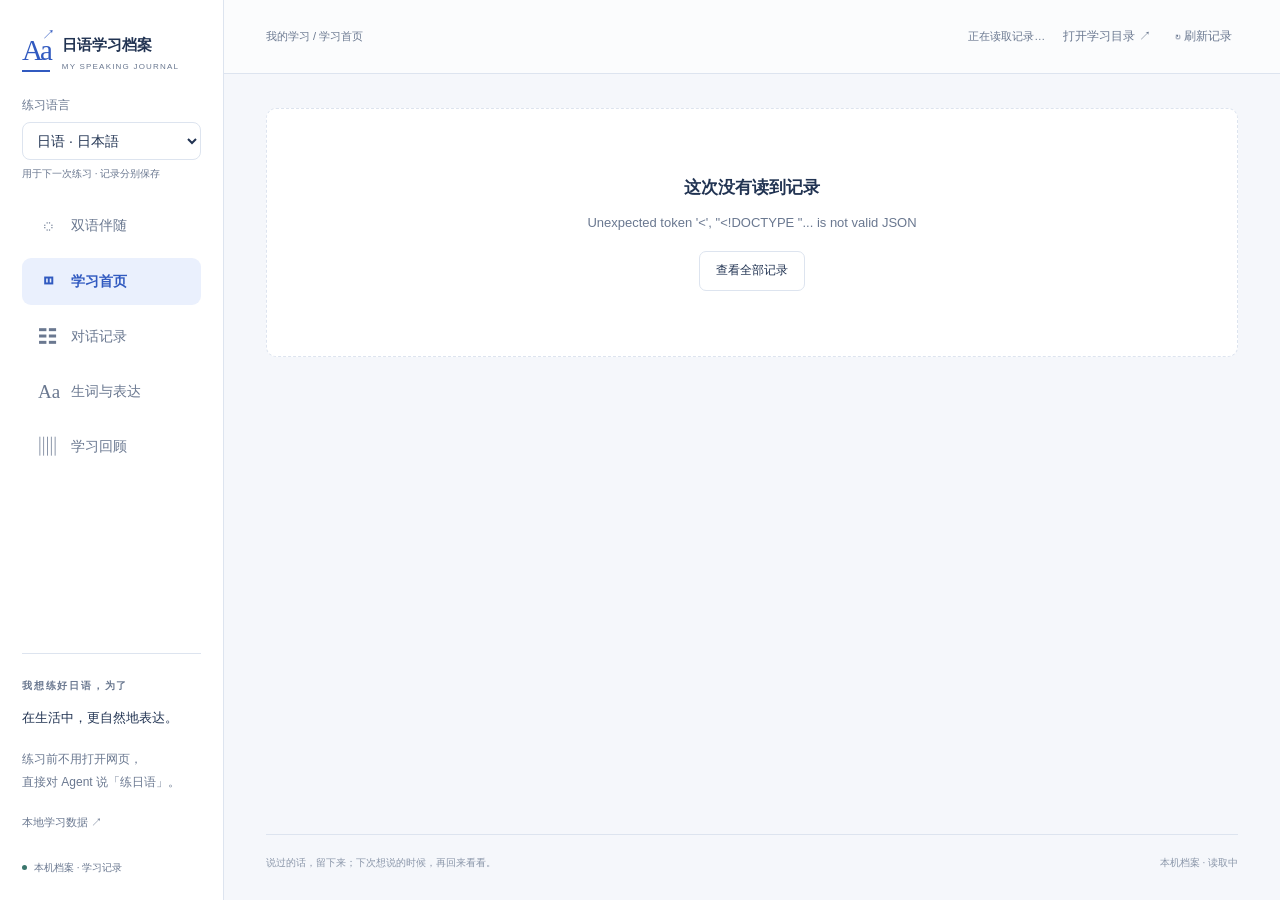
==== languages/ja/runtime/assets/library/index.html @ 30a13609 "Integrate Japanese as a language option in the English coach" ====
<!doctype html>
<html lang="zh-CN"><head><meta charset="utf-8"><meta name="viewport" content="width=device-width, initial-scale=1"><title>我的日语学习档案</title><link rel="icon" href="favicon.svg" type="image/svg+xml"><link rel="stylesheet" href="app.css"><link rel="stylesheet" href="live.css"><script src="/language.js" defer></script><script src="live.js" defer></script><script src="storage.js" defer></script><script src="app.js" defer></script></head>
<body><a class="skip" href="#content">跳到正文</a>
<aside class="sidebar"><a class="brand" href="#overview"><span class="brand-mark" aria-hidden="true">Aa<span>↗</span></span><span>日语学习档案<small>MY SPEAKING JOURNAL</small></span></a><div class="language-picker"><label for="practice-language">练习语言</label><select id="practice-language" aria-describedby="language-note"><option value="en" >英语 · English</option><option value="ja" selected>日语 · 日本語</option></select><small id="language-note">用于下一次练习 · 记录分别保存</small><p id="language-error" role="status" hidden></p></div><nav aria-label="主要导航"><a href="#live" data-nav="live"><span aria-hidden="true">◌</span>双语伴随</a><a href="#overview" data-nav="overview"><span aria-hidden="true">◫</span>学习首页</a><a href="#sessions" data-nav="sessions"><span aria-hidden="true">☷</span>对话记录</a><a href="#terms" data-nav="terms"><span aria-hidden="true">Aa</span>生词与表达</a><a href="#stats" data-nav="stats"><span aria-hidden="true">▥</span>学习回顾</a></nav><div class="side-note"><span class="eyebrow">我想练好日语，为了</span><p id="goal">在生活中，更自然地表达。</p><span class="fine">练习前不用打开网页，<br>直接对 Agent 说「练日语」。</span></div><a class="storage-link" href="#storage" data-nav="storage">本地学习数据 ↗</a><div class="local-tag"><i></i>本机档案 · 学习记录</div></aside>
<div class="workspace"><header class="topbar"><span id="breadcrumb">我的学习 / 学习首页</span><div><span class="sync" id="sync">正在读取记录…</span><button class="quiet folder-shortcut" data-open-folder type="button">打开学习目录 ↗</button><button class="quiet" id="refresh" type="button">↻ 刷新记录</button></div></header><section id="review-notice" class="review-notice" aria-label="本次与最近复盘" hidden></section><main id="content" tabindex="-1" aria-busy="true"><div class="empty">正在打开你的学习档案…</div></main><footer>说过的话，留下来；下次想说的时候，再回来看看。<span>本机档案 · <span id="revision">读取中</span></span></footer></div>
<dialog id="term-dialog" aria-labelledby="dialog-title"><div class="dialog-tools"><span class="eyebrow">我的表达卡片</span><button class="icon-button" id="close-dialog" aria-label="关闭表达详情">×</button></div><div id="dialog-content"></div></dialog><div role="status" id="toast" class="toast" hidden></div>
</body></html>
---- languages/ja/runtime/assets/library/app.css ----
:root{--ink:#213352;--muted:#6a7890;--blue:#315ac0;--pale:#eaf0fd;--paper:#fff;--bg:#f5f7fb;--line:#dde4ef;--green:#3a766c;--body:-apple-system,BlinkMacSystemFont,"PingFang SC","Microsoft YaHei",sans-serif;--display:Georgia,"Times New Roman",serif}
*{box-sizing:border-box}body{margin:0;background:var(--bg);color:var(--ink);font-family:var(--body);font-size:14px;line-height:1.65}button,input,select{font:inherit}button,a,input,select,summary{-webkit-tap-highlight-color:transparent}button{cursor:pointer}button:disabled{cursor:default;opacity:.4}a{color:var(--blue);text-decoration:none}a:hover{text-decoration:underline}button:focus-visible,a:focus-visible,input:focus-visible,select:focus-visible,summary:focus-visible{outline:3px solid #799be9;outline-offset:4px}h1,h2,h3,p{margin:0}h1{font-size:30px;letter-spacing:-1px;font-weight:650;line-height:1.4}h2{font-size:19px;line-height:1.45;font-weight:650}h3{font-size:16px;font-weight:600}p+p{margin-top:10px}.muted,.fine{color:var(--muted)}.fine{font-size:12px}.eyebrow{display:block;font-size:10px;letter-spacing:1.8px;font-weight:600;color:var(--muted);text-transform:uppercase}.skip{position:fixed;top:-100px;left:20px;z-index:30;background:white;padding:10px}.skip:focus{top:10px}.sidebar{width:224px;position:fixed;inset:0 auto 0 0;background:var(--paper);border-right:1px solid var(--line);padding:34px 22px 24px;display:flex;flex-direction:column}.brand{color:var(--ink);display:flex;align-items:center;gap:12px;font-size:15px;font-weight:650;line-height:1.4}.brand:hover{text-decoration:none}.brand small{font-size:8px;letter-spacing:1.2px;display:block;margin-top:6px;color:var(--muted);font-weight:500}.brand-mark{font:29px var(--display);letter-spacing:-3px;color:var(--blue);position:relative;border-bottom:2px solid var(--blue);padding-bottom:3px}.brand-mark span{font:13px var(--body);position:absolute;right:-5px;top:-8px;letter-spacing:0}nav{display:grid;gap:8px;margin-top:51px}nav a{display:flex;align-items:center;gap:14px;color:var(--muted);padding:12px 16px;border-radius:9px;font-size:14px}nav a:hover{background:var(--bg);text-decoration:none}nav a.active{color:var(--blue);background:var(--pale);font-weight:600}nav a>span{width:19px;text-align:center;font-size:19px;line-height:1;font-family:var(--display)}.side-note{border-top:1px solid var(--line);padding-top:24px;margin-top:auto}.side-note p{font-size:13px;margin:12px 0 16px;line-height:1.9}.local-tag{font-size:10px;color:var(--muted);margin-top:28px;display:flex;gap:7px;align-items:center}.local-tag i{width:5px;height:5px;background:var(--green);border-radius:50%}.workspace{margin-left:224px}.topbar{height:74px;border-bottom:1px solid var(--line);display:flex;align-items:center;justify-content:space-between;padding:0 42px;background:#ffffffa8;color:var(--muted);font-size:11px}.topbar>div{display:flex;align-items:center;gap:18px}.quiet{border:0;background:none;color:var(--muted);font-size:12px;padding:6px}.quiet:hover{color:var(--blue)}main{max-width:1270px;margin:auto;padding:34px 42px 44px;min-height:calc(100vh - 140px)}.page-heading{display:flex;align-items:flex-end;justify-content:space-between;gap:20px;margin-bottom:26px}.page-heading p{margin-top:8px;font-size:13px;color:var(--muted)}.page-heading .eyebrow{margin-bottom:6px}.button{display:inline-flex;align-items:center;justify-content:center;gap:10px;padding:9px 16px;min-height:39px;border:1px solid var(--line);border-radius:7px;background:white;color:var(--ink);font-size:12px;white-space:nowrap}.button:hover{text-decoration:none;background:var(--bg);border-color:#a6b9e2}.button.primary{background:var(--blue);color:white;border-color:var(--blue)}.button.primary:hover{background:#254aaa}.button.small{min-height:30px;padding:4px 10px;font-size:11px}.text-link{font-size:12px;display:inline-flex;align-items:center;gap:8px}.numbers{display:flex;gap:40px;margin:4px 0 30px}.metric{display:flex;align-items:baseline;gap:9px}.metric strong{font-family:var(--display);font-weight:400;font-size:29px;font-variant-numeric:tabular-nums;line-height:1.2}.metric>span{font-size:11px;color:var(--muted)}.help{display:inline-block;position:relative;margin-left:4px;vertical-align:middle;line-height:1}.help>button{width:15px;height:15px;border:1px solid #afbdd2;background:transparent;color:var(--muted);font:10px var(--body);border-radius:50%;padding:0}.help-body{display:none;position:absolute;z-index:15;left:0;top:23px;width:240px;max-width:75vw;padding:13px 15px;background:var(--ink);border-radius:7px;color:white;font:12px/1.7 var(--body);box-shadow:0 6px 25px #15264825;white-space:normal;letter-spacing:0}.help:hover .help-body,.help:focus-within .help-body,.help.open .help-body{display:block}.hero{display:grid;grid-template-columns:minmax(0,1.42fr) minmax(270px,.85fr);border:1px solid #ccdaf6;background:#eef3ff;border-radius:13px;overflow:hidden;margin-bottom:32px}.hero-quote{padding:28px 32px 32px;position:relative;background:linear-gradient(115deg,#edf3ff,#e5edff)}.hero-quote .eyebrow{color:var(--blue);font-size:10px}.hero-quote blockquote{font:clamp(26px,2.8vw,37px)/1.28 var(--display);letter-spacing:-.7px;color:#274781;margin:24px 0 14px;max-width:580px}.hero-quote p{font-size:12px;color:#687d9e}.hero-summary{padding:28px;background:#ffffff70;display:flex;flex-direction:column;align-items:flex-start}.hero-summary .tag{margin-bottom:12px}.hero-summary h2{font-size:17px;margin-bottom:12px}.hero-summary>p{font-size:12px;line-height:1.9;margin-bottom:20px;color:#536480}.hero-summary .button{margin-top:auto}.tag{display:inline-flex;align-items:center;font-size:10px;border-radius:4px;padding:3px 7px;color:var(--blue);background:var(--pale);line-height:1.6}.tag.neutral{color:var(--muted);background:#f0f3f7}.tag.green{background:#eaf3f0;color:var(--green)}.home-grid{display:grid;grid-template-columns:minmax(0,1.35fr) minmax(290px,1fr);gap:28px}.section-head{display:flex;align-items:center;justify-content:space-between;gap:12px;margin-bottom:17px}.section-head p{font-size:11px;color:var(--muted);margin-top:4px}.panel{background:var(--paper);border:1px solid var(--line);border-radius:11px;padding:24px}.session-link{display:grid;grid-template-columns:46px minmax(0,1fr) 15px;gap:16px;align-items:center;padding:17px 0;border-bottom:1px solid var(--line);color:var(--ink)}.session-link:first-child{padding-top:0}.session-link:last-child{border:0;padding-bottom:0}.session-link:hover{text-decoration:none}.session-link:hover h3{color:var(--blue)}.date-stamp{font-size:11px;color:var(--muted);line-height:1.6}.date-stamp strong{font:21px var(--display);color:#405778;display:block;font-variant-numeric:tabular-nums}.session-link h3{font-size:13px;line-height:1.6}.session-link p{font-size:10px;color:var(--muted);margin-top:5px}.arrow{color:#8093b0}.books{display:grid;grid-template-columns:repeat(3,minmax(0,1fr));gap:12px}.book{display:flex;flex-direction:column;min-height:172px;padding:20px 14px 16px 20px;border:1px solid #cddbf7;border-left:6px solid #b5c9f0;border-radius:3px 9px 9px 3px;background:#edf2ff;color:var(--ink);box-shadow:3px 4px 0 #e5eaf3;transition:transform .18s}.book:nth-child(2){background:#f0f4ef;border-color:#d4dfd1;border-left-color:#b8cdb9}.book:nth-child(3){background:#f2f0f8;border-color:#ded7ea;border-left-color:#c5badb}.book:hover{transform:translateY(-4px);text-decoration:none}.book .book-en{font:italic 17px/1.4 var(--display);color:#8090ab;margin-bottom:auto;overflow-wrap:anywhere}.book h3{font-size:13px;margin:16px 0 5px}.book p{font-size:10px;color:var(--muted)}.section-note{margin-top:13px;font-size:10px;color:var(--muted)}.quick-review{margin-top:26px;padding-top:24px;border-top:1px solid var(--line)}.review-small{display:block;color:var(--ink);padding:12px 0;border-bottom:1px solid var(--line);font-size:12px}.review-small:last-child{border:0}.review-small span{display:block;color:var(--muted);font-size:10px;margin-top:4px}.practice-note{display:flex;gap:12px;background:#eef3fb;border-radius:8px;padding:18px 20px;margin-top:28px}.practice-note strong{font-size:12px;font-weight:600;white-space:nowrap}.practice-note p{font-size:12px;color:var(--muted)}.filters{display:flex;gap:10px;align-items:end;flex-wrap:wrap;background:white;border:1px solid var(--line);padding:18px;border-radius:10px;margin-bottom:20px}.filters label{font-size:10px;color:var(--muted);display:flex;flex-direction:column;gap:5px}.filters .search-field{flex:1;min-width:190px}.filters input,.filters select{background:white;border:1px solid var(--line);border-radius:6px;color:var(--ink);padding:9px 10px;min-height:38px;max-width:100%;font-size:12px}.filters input[type=date]{width:143px}.filters select{max-width:150px}.filter-meta{display:flex;align-items:center;justify-content:space-between;margin:17px 0;color:var(--muted);font-size:11px;gap:12px}.chips{display:flex;flex-wrap:wrap;gap:8px;margin-bottom:20px}.chip{border:1px solid var(--line);background:white;border-radius:20px;padding:6px 13px;color:var(--muted);font-size:11px;cursor:pointer}.chip.active{background:var(--blue);color:white;border-color:var(--blue)}.chip:hover{text-decoration:none;border-color:#97addc}.records{display:grid;gap:14px}.record-card{display:grid;grid-template-columns:63px minmax(0,1fr) 100px;gap:22px;align-items:start;background:white;border:1px solid var(--line);border-radius:10px;padding:23px}.record-card .date-stamp{padding-top:2px}.record-card h2{font-size:17px;margin-bottom:9px}.record-card p{font-size:12px;color:var(--muted);margin-top:12px;line-height:1.85}.record-card .meta{display:flex;align-items:center;gap:8px;flex-wrap:wrap;font-size:10px;color:var(--muted)}.record-card .action{align-self:center;text-align:right}.pager{display:flex;align-items:center;justify-content:center;gap:20px;margin-top:26px;font-size:11px;color:var(--muted)}.terms-grid{display:grid;grid-template-columns:repeat(2,minmax(0,1fr));gap:16px}.term-card{display:flex;flex-direction:column;background:white;border:1px solid var(--line);border-radius:10px;padding:23px;min-height:219px}.term-card .meta{display:flex;justify-content:space-between;gap:10px;align-items:center;font-size:10px;color:var(--muted);margin-bottom:17px}.term-card h2{font:23px/1.45 var(--display);overflow-wrap:anywhere;font-weight:400}.term-card .chinese{font-size:12px;line-height:1.8;margin-top:9px;color:var(--muted)}.term-card .card-bottom{display:flex;justify-content:space-between;align-items:center;margin-top:auto;padding-top:21px;gap:10px;font-size:10px;color:var(--muted)}.term-card .recall-prompt{font-size:16px;color:var(--ink);margin:0 0 20px;line-height:1.9}.term-card details summary{font-size:12px;color:var(--blue);cursor:pointer}.term-card details h2{margin-top:15px}.term-card .icon-button{padding:0;color:var(--blue)}.back{display:inline-block;margin-bottom:22px;font-size:12px}.lesson-heading{border-bottom:1px solid var(--line);padding-bottom:24px;margin-bottom:24px}.lesson-heading .meta{display:flex;gap:10px;align-items:center;margin:12px 0 0;color:var(--muted);font-size:11px}.lesson-layout{display:grid;grid-template-columns:minmax(0,1fr) 260px;gap:25px}.lesson-summary{padding:23px 26px;background:var(--pale);border-left:3px solid #809dd9;border-radius:0 9px 9px 0;margin-bottom:28px}.lesson-summary h2{font-size:15px;margin-bottom:10px}.lesson-summary p{font-size:13px;line-height:1.95}.excerpt{padding:24px 0;border-bottom:1px solid var(--line)}.excerpt:first-of-type{padding-top:0}.excerpt .small-label{color:var(--muted);font-size:10px;display:block;margin-bottom:7px}.excerpt .original{font:18px/1.6 var(--display);color:#718099;margin-bottom:17px;overflow-wrap:anywhere}.excerpt .model{font:24px/1.5 var(--display);color:#274781;margin-bottom:8px;overflow-wrap:anywhere}.excerpt .chinese{font-size:12px;color:var(--muted)}.evidence-note{font-size:11px!important;color:var(--muted);line-height:1.85;margin-top:15px!important;padding-left:12px;border-left:2px solid var(--line)}.lesson-aside .panel{margin-bottom:16px;padding:21px}.lesson-aside h2{font-size:14px;margin-bottom:14px}.lesson-aside p{font-size:12px;line-height:1.9}.source-box{margin-top:24px;font-size:11px;color:var(--muted)}.source-box summary{cursor:pointer;color:var(--blue)}.source-box p{overflow-wrap:anywhere;margin-top:8px}.source-box a{display:inline-block;margin-top:12px}.empty{text-align:center;padding:65px 22px;background:white;border:1px dashed var(--line);border-radius:10px;color:var(--muted);font-size:13px}.empty strong{display:block;color:var(--ink);font-size:17px;margin-bottom:10px}.empty .button{margin-top:18px}.stats-grid{display:grid;grid-template-columns:1.25fr 1fr;gap:24px;margin-bottom:25px}.activity-bars{height:180px;display:flex;gap:14px;align-items:stretch;padding-top:10px}.day-column{flex:1;display:flex;flex-direction:column;justify-content:end;align-items:center;color:var(--muted);font-size:10px;min-width:24px}.day-column .bar{width:100%;max-width:55px;border-radius:5px 5px 0 0;background:#bdcdef;min-height:3px;margin:7px 0 9px}.day-column:hover{text-decoration:none}.day-column:hover .bar{background:var(--blue)}.day-column strong{font-size:12px;color:var(--blue);font-weight:500}.legend-list{margin-top:21px}.legend-row{display:grid;grid-template-columns:100px 1fr 24px;align-items:center;gap:14px;font-size:11px;margin:17px 0}.track{height:6px;border-radius:5px;background:#edf1f8;overflow:hidden}.track i{display:block;height:100%;background:#7f9cda;border-radius:5px}.legend-row strong{text-align:right;font-size:12px;font-weight:500}.observation{display:grid;grid-template-columns:68px 1fr auto;align-items:baseline;gap:20px;border-top:1px solid var(--line);padding:18px 0;font-size:12px}.observation:first-of-type{border:0}.observation>span{font-size:11px;color:var(--muted);font-variant-numeric:tabular-nums}.observation p{line-height:1.85}.observation a{white-space:nowrap;font-size:11px}.stats-callout{margin-bottom:25px;padding:22px 25px;background:var(--pale);border-radius:10px;font-size:13px;line-height:1.85}.stats-callout strong{font-weight:600}.stats-callout .fine{margin-top:6px}dialog{max-width:660px;width:calc(100% - 32px);max-height:85vh;border:1px solid var(--line);border-radius:15px;padding:28px;color:var(--ink);box-shadow:0 24px 120px #14244833}dialog::backdrop{background:#13244270;backdrop-filter:blur(3px)}.dialog-tools{display:flex;align-items:center;justify-content:space-between;margin-bottom:18px}.icon-button{border:0;background:transparent;color:var(--muted);font-size:24px;padding:0 5px}.dialog-title{font:30px/1.45 var(--display);margin:17px 0 13px;overflow-wrap:anywhere}.dialog-section{border-top:1px solid var(--line);margin-top:23px;padding-top:20px}.dialog-section h3{font-size:12px;margin-bottom:10px}.dialog-section p{font-size:12px}.source-links{display:grid;gap:10px;margin-top:12px;font-size:12px}.toast{position:fixed;bottom:25px;left:50%;transform:translateX(-50%);z-index:50;background:var(--ink);color:white;max-width:90vw;border-radius:8px;padding:12px 20px;font-size:12px}footer{margin:0 42px;padding:20px 0;border-top:1px solid var(--line);display:flex;justify-content:space-between;gap:15px;color:#8a96a9;font-size:10px}main:focus{outline:0}.boundary{font-size:11px;color:var(--muted);padding-top:17px;line-height:1.85}.recent-title{max-width:100%}.error{color:#8f4242}
.study-toolbar{display:flex;align-items:center;justify-content:space-between;gap:18px;margin:24px 0 20px}.study-toolbar>p{font-size:11px;color:var(--muted)}.study-modes{display:flex;background:#e9eef7;border:1px solid var(--line);border-radius:9px;padding:4px;gap:4px}.study-modes button{min-height:54px;min-width:102px;padding:8px 16px;border:1px solid transparent;border-radius:6px;background:transparent;color:var(--muted);font-size:12px;text-align:left}.study-modes button span{display:block;font-size:10px;font-weight:400;margin-top:1px;opacity:.8}.study-modes button[aria-pressed=true]{background:white;border-color:#d5dff0;color:var(--blue);font-weight:600;box-shadow:0 2px 4px #223a6310}.study-modes button:hover{color:var(--blue)}.study-modes button:active{background:#dae4f6}.term-card.flashcard{min-height:290px;border-top:3px solid #b7c9ef;transition:border-color .15s}.flashcard-front{flex:1;padding:4px 0 22px}.flashcard-label{display:block;font-size:10px;letter-spacing:.7px;color:var(--muted);margin-bottom:12px}.term-card .chinese-question{font-family:var(--body);font-size:18px;font-weight:500;line-height:1.85;letter-spacing:.1px}.term-card .japanese-question{font-family:var(--display);font-size:24px;line-height:1.5}.flashcard-answer{background:#eef3fe;border-radius:8px;margin:0 0 17px;padding:18px 20px}.flashcard-answer[hidden]{display:none}.flashcard-answer .flashcard-label{color:#7589ad;margin-bottom:8px}.flashcard-answer .japanese-answer{font:25px/1.5 var(--display);color:#274781;overflow-wrap:anywhere}.flashcard-answer .chinese-answer{font-size:15px;line-height:1.8}.reveal-button{display:flex;justify-content:space-between;align-items:center;gap:12px;min-height:44px;width:100%;padding:10px 13px;border:1px solid #d4dff4;border-radius:7px;background:#f4f7ff;color:var(--blue);font-size:12px;text-align:left;transition:background .15s}.reveal-button:hover{background:#e9f0ff}.reveal-button:active{background:#dbe6ff}.reveal-button[aria-expanded=true]{background:transparent;border-color:var(--line);color:var(--muted)}.reveal-button[aria-expanded=true]>span:last-child{transform:rotate(180deg)}.term-card.flashcard.is-revealed{border-top-color:var(--blue)}.term-card.flashcard .card-bottom{margin-top:0;padding-top:18px}.flashcard .button.small,#hide-answers{min-height:36px}.flashcard .card-bottom>a{padding:6px 0}.flashcard .button.small:active,#hide-answers:active{background:var(--pale)}
@media(max-width:1100px){.study-toolbar{align-items:start;flex-direction:column;gap:10px}.study-toolbar>p{margin-left:3px}}
@media(max-width:600px){.study-modes{width:100%}.study-modes button{min-width:0;flex:1;padding:8px 11px}.term-card.flashcard{min-height:285px}.term-card .chinese-question{font-size:17px}.flashcard-answer .japanese-answer{font-size:23px}.flashcard-answer{padding:17px}.study-toolbar{margin:20px 0 18px}.filter-meta #hide-answers{font-size:10px;padding:6px 9px}}
.term-filters{border:1px solid var(--line);border-radius:9px;background:white;margin-bottom:20px}.term-filters>summary{cursor:pointer;font-size:12px;padding:12px 16px;color:var(--ink);min-height:44px}.term-filters>summary span{color:var(--muted);font-size:10px;margin-left:14px}.term-filters>summary:active{background:var(--pale)}.term-filters .filters{border:0;border-top:1px solid var(--line);border-radius:0;margin:0;background:transparent}
@media(min-width:1500px){main{padding-top:42px}.hero-quote{padding:34px 38px 36px}.hero-quote blockquote{font-size:39px}}
@media(max-width:1150px){.sidebar{width:192px;padding:30px 17px}.brand{font-size:13px;gap:10px}.workspace{margin-left:192px}.topbar{padding:0 28px}main{padding:30px 28px}.home-grid{gap:22px;grid-template-columns:1fr 1fr}.hero{grid-template-columns:1.15fr 1fr}.hero-quote{padding:25px}.hero-summary{padding:23px}.books{gap:9px}.book{padding:15px 9px 14px 12px}.book .book-en{font-size:14px}.book h3{font-size:12px}.panel{padding:20px}.numbers{gap:25px}.lesson-layout{grid-template-columns:1fr 225px}.sync{display:none}.stats-grid{gap:18px}.record-card{gap:17px;grid-template-columns:55px 1fr 85px}}
@media(max-width:900px){.sidebar{width:174px;padding:28px 14px}.brand-mark{display:none}.brand{padding-left:14px}.workspace{margin-left:174px}nav a{padding:11px 12px;font-size:13px;gap:12px}.hero{grid-template-columns:1fr}.hero-summary{display:block}.hero-summary h2{margin-bottom:8px}.hero-summary>p{margin-bottom:15px}.hero-quote blockquote{font-size:31px;max-width:500px;margin-top:19px}.home-grid{grid-template-columns:1fr}.home-grid>section:last-child{margin-top:6px}.book{min-height:157px;padding:18px}.book .book-en{font-size:21px}.book h3{font-size:14px}.numbers{gap:23px}.metric{gap:6px}.metric strong{font-size:26px}.metric>span{font-size:10px}.page-heading h1{font-size:27px}.lesson-layout{grid-template-columns:1fr}.lesson-aside{display:grid;grid-template-columns:1fr 1fr;gap:15px}.terms-grid{grid-template-columns:1fr}.stats-grid{grid-template-columns:1fr}.record-card{grid-template-columns:45px 1fr}.record-card .action{grid-column:2;text-align:left}.observation{grid-template-columns:65px 1fr;gap:8px 14px}.observation a{grid-column:2}.practice-note{display:block}.practice-note p{margin-top:7px}footer{margin:0 28px;display:block}footer>span{display:block;margin-top:6px}}
@media(max-width:600px){.sidebar{position:sticky;top:0;width:100%;height:auto;z-index:10;padding:12px 18px 8px;display:block;border-right:0;border-bottom:1px solid var(--line);background:#ffffffed;backdrop-filter:blur(12px)}.brand{font-size:14px;padding:0;gap:8px}.brand small{display:none}.brand-mark{display:inline;font-size:20px;padding-bottom:0}.brand-mark span{display:none}.side-note,.local-tag{display:none}nav{display:flex;gap:4px;justify-content:space-between;margin-top:12px}nav a{padding:7px 11px;font-size:12px;gap:0;white-space:nowrap}nav a>span{display:none}.workspace{margin:0}.topbar{height:49px;padding:0 20px;font-size:10px}.topbar .quiet{font-size:11px}.topbar>div{gap:0}main{padding:25px 20px 32px;min-height:60vh}.page-heading{margin-bottom:22px;align-items:start}.page-heading h1{font-size:26px}.page-heading p{font-size:12px;line-height:1.8}.page-heading>.button{font-size:11px;padding:7px 10px}.numbers{justify-content:space-between;gap:10px;flex-wrap:wrap;margin-bottom:24px}.metric{display:block}.metric strong{font-size:27px;display:block;margin-bottom:7px}.metric>span{font-size:10px}.metric .help{margin-left:3px}.metric .help-body{left:auto;right:0}.hero-quote{padding:23px}.hero-quote blockquote{font-size:30px;line-height:1.35;letter-spacing:-.5px;margin-top:22px}.hero-summary{padding:23px}.hero-summary h2{font-size:16px}.hero{margin-bottom:27px}.home-grid{gap:27px}.panel{padding:20px}.section-head h2{font-size:18px}.session-link{gap:12px}.session-link h3{font-size:12px}.session-link .date-stamp strong{font-size:19px}.books{gap:10px}.book{min-height:154px;padding:17px 10px}.book .book-en{font-size:17px}.book h3{font-size:12px}.book p{font-size:9px}.section-note{font-size:10px}.quick-review{margin-top:23px}.filters{padding:14px;gap:10px}.filters .search-field{flex-basis:100%}.filters label{flex:1;min-width:0}.filters input[type=date]{width:100%;min-width:0}.filters select{width:100%;max-width:100%}.filters input{width:100%}.filters .filter-actions{display:flex;gap:8px;flex-basis:100%}.filters .filter-actions .button{flex:1}.chips{gap:7px}.chip{font-size:10px;padding:6px 11px}.record-card{padding:18px;gap:14px;grid-template-columns:40px 1fr}.record-card h2{font-size:15px}.record-card p{font-size:11px;line-height:1.9}.record-card .meta{font-size:9px}.term-card{padding:21px}.term-card h2{font-size:23px}.filter-meta{font-size:10px}.filter-meta .button{font-size:10px}.lesson-heading h1{font-size:24px}.lesson-heading .meta{flex-wrap:wrap}.lesson-summary{padding:20px}.lesson-summary p{font-size:12px}.excerpt .model{font-size:23px}.lesson-aside{grid-template-columns:1fr;gap:0}.observation{grid-template-columns:1fr;gap:7px}.observation a{grid-column:1}.activity-bars{gap:9px}.stats-callout{padding:20px;font-size:12px}.stats-callout .fine{font-size:10px}.legend-row{grid-template-columns:95px 1fr 20px;gap:10px}dialog{padding:23px}.dialog-title{font-size:26px}.help-body{max-width:230px}footer{margin:0 20px;font-size:9px}.section-head .help-body{left:auto;right:0}}
@media(max-width:600px){.help .help-body{position:fixed;left:20px!important;right:20px!important;top:auto;bottom:20px;width:auto;max-width:none}}
@media(prefers-reduced-motion:reduce){*,*:before,*:after{scroll-behavior:auto!important;transition:none!important;animation:none!important}}
/* A single physical card: the answer is its back face, never a modal. */
.flip-item{min-height:0!important}.flip-control{display:block;position:relative;perspective:1100px;width:100%;padding:0;border:0;border-radius:10px;background:transparent;color:var(--ink);text-align:center;cursor:pointer}.flip-inner{display:grid;min-height:252px}.flip-face{grid-area:1/1;display:flex;flex-direction:column;align-items:center;justify-content:space-between;min-width:0;border-radius:10px;border:1px solid #d4dff1;padding:22px;background:linear-gradient(135deg,#f5f8ff,#eaf0fe);backface-visibility:hidden;-webkit-backface-visibility:hidden}.flip-back{transform:none;background:#e2ebff;border-color:#b7c9ed}.flip-face .flashcard-label{font-size:10px;font-weight:400;margin:0}.flip-word{display:block;margin:auto 0;padding:25px 0;overflow-wrap:anywhere;line-height:1.6}.flip-word.en{font:32px/1.4 var(--display);color:#294b87}.flip-word.zh{font:500 22px/1.75 var(--body);color:#314b74}.flip-word.long.en{font-size:24px}.flip-word.long.zh{font-size:18px}.flip-hint{display:block;font-size:11px;color:#6884b3;line-height:1.7}.flip-control:hover .flip-face{border-color:#8ca8dc}.flip-control:active .flip-inner{opacity:.88}.card-notes{margin-top:13px;border-top:1px solid var(--line);font-size:11px}.card-notes summary{cursor:pointer;padding:11px 0 0;color:var(--muted);min-height:33px}.card-notes>div{padding:15px 0 0}.card-notes p{font-size:12px;line-height:1.85;overflow-wrap:anywhere}.card-notes .flashcard-label{margin-top:15px;margin-bottom:5px}.card-notes .flashcard-label:first-child{margin-top:0}.storage-link{font-size:11px;color:var(--muted);display:block;margin-top:20px}.storage-link.active{color:var(--blue);font-weight:600}
.growth-section{margin:28px 0 38px;padding-bottom:30px;border-bottom:1px solid var(--line)}.growth-section>.section-head .eyebrow{margin-bottom:9px;font-size:9px}.growth-section>.section-head h2{font-size:24px;margin-bottom:7px}.growth-counts{display:grid;grid-template-columns:repeat(4,1fr);border:1px solid #d0dcef;border-radius:10px;overflow:hidden;background:#edf3ff;margin-top:23px}.growth-counts>div{padding:17px 21px;border-right:1px solid #d0dcef}.growth-counts>div:last-child{border-right:0}.growth-counts strong{font:27px var(--display);display:block;margin-bottom:5px;color:#3e5d92}.growth-counts span{color:#617795;font-size:11px}.growth-scope{font-size:10px;color:var(--muted);margin:12px 0 23px}.concept-story{border:1px solid var(--line);background:white;border-radius:12px;padding:28px;margin-top:19px}.concept-heading{display:flex;align-items:center;justify-content:space-between;gap:15px}.concept-heading h3{font:33px/1.4 var(--display);margin:5px 0;color:#31548d}.concept-heading p{font-size:12px;color:var(--muted)}.concept-heading .eyebrow{font-size:9px}.ability-grid{display:grid;grid-template-columns:repeat(3,1fr);gap:12px;margin:24px 0}.ability{background:#f4f6fb;border-radius:8px;padding:16px}.ability>span{font-size:10px;color:var(--muted);display:block}.ability strong{font-size:13px;display:block;margin:5px 0;color:#536986;font-weight:550}.ability small{font-size:9px;color:#8a99ae}.ability.achieved{background:#e9f3ed}.ability.achieved strong{color:var(--green)}.learning-timeline{list-style:none;margin:0;padding:0}.learning-timeline>li{position:relative;display:grid;grid-template-columns:84px 1fr;gap:20px;padding:20px 0 21px 23px;border-left:1px solid #d2ddf0;margin-left:5px}.learning-timeline>li:before{content:'';position:absolute;left:-5px;top:23px;width:9px;height:9px;border:2px solid white;border-radius:50%;background:#8aa7db;box-shadow:0 0 0 1px #b9cce9}.learning-timeline>li.next-evidence{border-left:1px dashed #d2ddf0}.learning-timeline>li.next-evidence:before{background:white;box-shadow:0 0 0 1px #bdc9dc}.timeline-date{font-family:var(--display);color:#6c82a3;font-size:17px;font-variant-numeric:tabular-nums}.timeline-date span{display:block;font:10px/1.6 var(--body);margin-top:5px;color:var(--muted)}.learning-timeline li strong{font-size:13px;font-weight:600}.learning-timeline li p{font-size:12px;line-height:1.9;color:var(--muted);margin-top:7px}.timeline-meta{display:flex;gap:15px;margin-top:10px;font-size:10px}.timeline-meta span{color:#8b99ad}.learning-timeline details{font-size:10px;margin-top:10px;color:#7a8aa1}.learning-timeline summary{cursor:pointer}.learning-timeline blockquote{font-size:12px;line-height:1.85;margin:10px 0 0;padding:10px 14px;background:var(--bg);border-radius:6px;overflow-wrap:anywhere}.next-evidence strong{color:#7d90a9}.concept-actions{display:flex;justify-content:space-between;gap:15px;align-items:center;border-top:1px solid var(--line);margin-top:20px;padding-top:18px}.concept-actions>span{font-size:10px;color:var(--muted)}.growth-rule{font-size:11px;padding:20px 0 0;color:var(--muted)}.growth-rule strong{font-size:12px;color:#5f7596}.growth-rule p{line-height:1.9;margin-top:6px;max-width:850px}.storage-current{background:var(--pale);border:1px solid #d1ddf4;border-radius:11px;padding:26px;margin-bottom:24px}.storage-current h2{margin:10px 0 14px;font-size:19px}.storage-current p{font-size:12px;color:var(--muted);margin-top:12px}.storage-current code,.storage-grid code,.storage-options code{display:block;overflow-wrap:anywhere;white-space:normal;font:12px/1.85 ui-monospace,SFMono-Regular,monospace;margin-top:12px;color:#496486;background:#ffffff70;padding:11px 13px;border:1px solid #dce5f2;border-radius:6px}.storage-grid{display:grid;grid-template-columns:1fr 1fr;gap:22px;margin-bottom:23px}.storage-grid h2,.storage-options h2{font-size:17px;margin-bottom:14px}.storage-grid p,.storage-options p{font-size:12px;line-height:1.9;color:var(--muted)}.storage-grid .fine,.storage-options .fine{font-size:10px;margin-top:13px}.storage-grid dl{display:grid;grid-template-columns:90px 1fr;gap:10px;margin:0;font-size:11px}.storage-grid dt{color:#577196}.storage-grid dd{margin:0;color:var(--muted)}.storage-options>div{padding:20px 0;border-top:1px solid var(--line)}.storage-options strong{font-size:13px}.storage-options p{margin-top:9px}
@media(max-width:900px){.growth-counts>div{padding:14px}.ability{padding:14px 10px}.concept-story{padding:23px}.storage-grid{grid-template-columns:1fr}.learning-timeline>li{grid-template-columns:65px 1fr;gap:13px}}
@media(max-width:600px){.flip-face{padding:22px 18px}.flip-inner{min-height:250px}.flip-word.en{font-size:29px}.flip-word.zh{font-size:20px}.flip-word.long.en{font-size:23px}.storage-link{position:absolute;right:20px;top:13px;font-size:10px;margin:0}.growth-section>.section-head h2{font-size:21px}.growth-counts{grid-template-columns:1fr 1fr}.growth-counts>div:nth-child(2){border-right:0}.growth-counts>div:nth-child(-n+2){border-bottom:1px solid #d0dcef}.concept-story{padding:20px}.concept-heading{align-items:start}.concept-heading h3{font-size:29px}.ability-grid{gap:7px}.ability strong{font-size:11px}.ability small{font-size:8px}.ability>span{font-size:9px}.ability{padding:12px 8px}.learning-timeline>li{grid-template-columns:1fr;gap:8px;padding-left:17px}.timeline-date{font-size:14px;display:flex;align-items:center;gap:12px}.timeline-date span{margin:0}.concept-actions{align-items:start;flex-direction:column;gap:12px}.storage-current{padding:20px}.storage-current code,.storage-grid code,.storage-options code{font-size:10px}.storage-grid dl{grid-template-columns:78px 1fr}.growth-scope{line-height:1.8}.growth-section>.section-head>.help .help-body{position:fixed}}
@media(prefers-reduced-motion:reduce){.flip-inner{transition:none}}
/* A compact overview opens into a searchable index and a bounded history. */
.progress-summary{margin:30px 0}.progress-summary .section-head p{font-size:13px;color:var(--muted);margin-top:7px}.progress-list{background:white;border:1px solid var(--line);border-radius:14px;overflow:hidden}.progress-row{display:grid;grid-template-columns:minmax(150px,1fr) minmax(210px,1.6fr) 170px;align-items:center;gap:25px;padding:24px;border-bottom:1px solid var(--line)}.progress-row:last-child{border:0}.progress-row h3{font-family:Georgia,serif;font-size:23px;font-weight:500;margin:0;overflow-wrap:anywhere}.progress-row p{font-size:12px;line-height:1.8;margin-top:7px;color:var(--muted);overflow-wrap:anywhere}.progress-row-meta{display:flex;flex-direction:column;gap:12px;font-size:11px;color:var(--muted);align-items:flex-end}.progress-row-meta a{font-size:12px}.progress-current{margin-bottom:18px}.progress-current .ability-grid{margin:20px 0}.next-practice{font-size:13px;line-height:1.9}.next-practice strong{margin-right:8px}.milestone-strip{display:flex;gap:12px;flex-wrap:wrap;margin:20px 0 30px}.milestone-strip a{display:flex;flex-direction:column;gap:8px;border-left:2px solid #b3c6ef;padding:5px 16px;font-size:12px}.milestone-strip strong{font-size:13px;font-weight:500}.progress-history .learning-timeline{margin-top:25px}.progress-history .learning-timeline li{padding-bottom:24px}.progress-history .timeline-date{font-size:12px}.evidence-disclosure{font-size:12px;margin-top:10px}.evidence-disclosure summary{cursor:pointer;color:#426399;padding:5px 0;min-height:32px}.evidence-disclosure p{line-height:1.8}.review-suggestion{border-bottom:1px solid var(--line);padding:18px 0}.review-suggestion a{font:21px Georgia,serif}.review-suggestion p{font-size:12px;line-height:1.8;margin:8px 0}.review-suggestion:last-of-type{margin-bottom:18px}.recent-observations{margin-top:24px}.card-bottom{gap:15px;flex-wrap:wrap}.progress-history .pager{flex-wrap:wrap}.progress-current .section-head{flex-wrap:wrap}
@media(max-width:1100px){.progress-row{grid-template-columns:1fr 1.6fr;gap:15px}.progress-row-meta{grid-column:1/-1;flex-direction:row;justify-content:space-between}.progress-summary .section-head{gap:16px;align-items:flex-start}.progress-summary .section-head>a{white-space:nowrap}}
@media(max-width:600px){.progress-row{grid-template-columns:1fr;padding:20px;gap:12px}.progress-row h3{font-size:25px}.progress-row-meta{grid-column:1;align-items:center}.progress-summary .section-head{flex-direction:column}.progress-history{padding:18px}.progress-history .learning-timeline li{grid-template-columns:1fr}.progress-history .timeline-date{display:flex;gap:14px}.progress-history .timeline-date span{margin-top:0}.progress-history .filters{padding:10px}.progress-history .filters button{min-height:44px}.progress-history .pager{gap:12px}.recent-observations .section-head{flex-wrap:wrap;gap:10px}.progress-current .ability-grid{grid-template-columns:1fr;gap:8px}.progress-current .ability{display:grid;grid-template-columns:1fr 1fr;align-items:center;padding:13px}.progress-current .ability small{grid-column:2}.progress-current .ability strong{margin:0}.milestone-strip{gap:16px}.progress-row-meta a{padding:8px 0}}

/* One visible face also protects browsers that flatten 3-D descendants. */
.flip-face[aria-hidden="true"]{visibility:hidden}.flip-face[aria-hidden="false"]{visibility:visible}.flip-control:active .flip-inner{opacity:1}.term-scope{background:#fff;border:1px solid var(--line);border-radius:10px;padding:16px 20px;margin-bottom:18px}.scope-switch{display:flex;gap:8px;flex-wrap:wrap}.term-scope p{margin-top:12px;font-size:13px;color:var(--muted)}.term-scope p strong{color:var(--ink)}.review-wait{padding:36px;max-width:640px;border:1px solid var(--line);border-radius:16px;background:white}.review-wait p{line-height:1.9;margin:14px 0}.review-wait .button{margin-top:14px}.review-indicator{display:block;width:26px;height:26px;border:3px solid #dce5f4;border-top-color:var(--blue);border-radius:50%;animation:review-spin 1.2s linear infinite;margin-bottom:22px}@keyframes review-spin{to{transform:rotate(360deg)}}

/* A durable review entry outside routed content; it does not force navigation. */
.review-notice{margin:12px 32px 0;padding:12px 16px;border:1px solid #cfdfdd;border-radius:10px;background:#eef6f3;flex-shrink:0;font-size:12px;color:#365b58}
.review-notice[hidden]{display:none}.review-notice-main{display:flex;align-items:center;justify-content:space-between;gap:12px}.review-notice-main>div{min-width:0}.review-notice strong,.review-notice span{display:block;overflow-wrap:anywhere}.review-notice span{margin-top:4px;font-size:11px;color:#607873}.review-notice .button{white-space:nowrap;flex-shrink:0}.review-notice details{margin-top:8px}.review-notice summary,.remaining-expressions>summary{cursor:pointer;padding:8px 0}.review-notice details a{display:block;padding:8px 0;overflow-wrap:anywhere}.remaining-expressions{border-top:1px solid var(--line);margin:20px 0}.remaining-expressions>summary{font-weight:600;color:#3c6082;min-height:44px}.remaining-expressions>summary:focus-visible,.review-notice summary:focus-visible{outline:2px solid #2860c6;outline-offset:3px}.coach-adjustments{background:#f0f7f3}.live-view .review-notice{margin:6px 20px 0;padding:8px 12px}.live-view .review-notice details{display:none}
@media(max-width:600px){.review-notice{margin:10px 16px 0;padding:12px}.review-notice-main{align-items:flex-start;flex-wrap:wrap;gap:8px}.review-notice .button{min-height:36px}.live-view .review-notice{margin:4px 12px 0}.live-view .review-notice-main{flex-wrap:nowrap}.live-view .review-notice span{display:none}.live-view .review-notice .button{font-size:10px;padding:5px 8px;min-height:30px}}
.review-notice{position:sticky;top:0;z-index:9}.live-view .review-notice{position:static}
@media(max-width:600px){.sidebar{height:92px}.sidebar nav{display:grid;grid-template-columns:repeat(5,minmax(0,1fr));gap:4px}.sidebar nav a{justify-content:center;padding:7px 3px;font-size:11px}.review-notice{top:92px}}

/* Optional learning annotations keep the clean sentence and flashcard face intact. */
.reading-guide{border-top:1px solid var(--line,#deded8);margin-top:18px;padding-top:12px;text-align:left;min-width:0}.reading-guide summary{cursor:pointer;font-weight:650;color:var(--ink,#263c34);font-size:14px}.reading-guide summary span{font-weight:400;color:#68756e;font-size:12px;margin-left:6px}.reading-body{padding:8px 0 2px}.reading-body .reading-line{font-size:21px;line-height:1.85;color:#283e34;overflow-wrap:anywhere;margin:14px 0}.reading-line strong{font-weight:800;text-decoration:underline;text-decoration-color:#b3c6b2;text-underline-offset:5px}.reading-break,.reading-tone{color:#77906c}.reading-body h3{font-size:13px;margin:18px 0 8px}.memory-parts{display:grid;grid-template-columns:repeat(auto-fit,minmax(145px,1fr));gap:8px}.memory-parts>div{padding:10px 12px;background:#f0f3ec;border-radius:8px;min-width:0}.memory-parts strong,.memory-parts span{display:block;overflow-wrap:anywhere}.memory-parts strong{font-size:15px}.memory-parts span{font-size:12px;color:#627264;margin-top:4px}.tone-note{font-size:14px;line-height:1.7}.storage-actions{display:flex;flex-wrap:wrap;gap:10px;margin:18px 0}.home-start{margin:0 0 24px}.topbar>div{display:flex;align-items:center;gap:12px}.folder-shortcut{white-space:nowrap}.storage-current code,.storage-options code{overflow-wrap:anywhere}
@media(max-width:600px){.topbar{gap:8px}.topbar>div{gap:8px}.folder-shortcut{font-size:12px}.topbar #breadcrumb{font-size:11px}.reading-body .reading-line{font-size:19px}.home-start .section-head{align-items:flex-start;flex-direction:column}}

.storage-transfer form {display:grid;gap:10px;max-width:680px;margin-top:24px}
.storage-transfer select,.storage-transfer input[type=text] {width:100%;box-sizing:border-box;min-height:44px;padding:10px;border:1px solid var(--line,#d6d8dd);border-radius:8px;background:var(--surface,#fff);color:inherit;font:inherit}
.storage-transfer input[type=file] {max-width:100%;margin:8px 0}
[hidden] {display:none!important}
#storage-plan {margin-top:20px;padding:18px;background:var(--soft,#f3f6f3);border-radius:12px}
#storage-plan code {display:block;overflow-wrap:anywhere}
#storage-result {min-height:1.5em;overflow-wrap:anywhere}
.review-preview {border:1px solid var(--line,#deded5);background:#fffdf7;border-radius:14px;padding:24px;margin:0 0 24px}
.review-preview-expression + .review-preview-expression {border-top:1px solid #e5e1d7;margin-top:18px;padding-top:18px}
.review-preview-expression p {margin:6px 0;overflow-wrap:anywhere}
.preview-japanese {font-family:Georgia,serif;font-size:clamp(20px,2.4vw,28px);line-height:1.5}

.language-picker{margin-top:24px;display:grid;gap:6px}.language-picker label{font-size:12px;color:var(--muted)}.language-picker select{width:100%;padding:9px 10px;border:1px solid var(--line);border-radius:8px;background:var(--paper);color:var(--ink)}.language-picker small,.language-picker p{font-size:10px;color:var(--muted)}.language-picker+nav{margin-top:20px}@media(max-width:900px){.language-picker{margin:16px 0}.language-picker select{min-height:40px}}
---- languages/ja/runtime/assets/library/live.css ----
/* One transcript scroll area; secondary controls are disclosed on demand. */
body.live-view{height:100dvh;overflow:hidden}
.live-view .sidebar,.live-view .topbar,.live-view footer,.live-view #review-notice{display:none}
.live-view .workspace{margin:0;height:100dvh;display:flex;flex-direction:column;overflow:hidden}
.live-view main{flex:1;min-height:0;display:flex;flex-direction:column;padding:8px;margin:0;max-width:none;width:auto;overflow:hidden}
.live-panel{background:#fff;border:1px solid var(--line);border-radius:12px;display:flex;flex-direction:column;flex:1;min-height:0}
.live-toolbar,.live-info,.live-pager{display:flex;align-items:center;justify-content:space-between;gap:8px;padding:7px 12px;flex-shrink:0}
.live-toolbar{border-bottom:1px solid var(--line);flex-wrap:wrap}
.live-toolbar>div,.live-actions{display:flex;align-items:center;gap:8px}
.live-toolbar strong{font-size:14px}.live-toggle{display:flex;align-items:center;gap:5px;font-size:12px;cursor:pointer;white-space:nowrap}
.live-toggle input{width:16px;height:16px;accent-color:var(--blue)}
.live-status{display:inline-flex;align-items:center;gap:6px;color:#237566;font-size:11px}
.live-status:before{content:'';width:6px;height:6px;background:currentColor;border-radius:50%;flex-shrink:0}
.live-status.live-error{color:#956137}.live-info{padding-top:5px;padding-bottom:5px;background:#fafbff;min-width:0}
.live-info .fine{font-size:10px;white-space:nowrap;overflow:hidden;text-overflow:ellipsis}
.live-notice{display:flex;align-items:center;justify-content:space-between;gap:8px;margin:0;padding:5px 12px;background:#fff7eb;color:#826136;border-bottom:1px solid #e9d6b4;font-size:11px;line-height:1.5;flex-shrink:0}
.live-notice[hidden]{display:none}.live-notice .button{flex-shrink:0}
.live-feed{height:auto;min-height:0;flex:1;overflow:auto;overscroll-behavior:contain;overflow-anchor:none;padding:8px 12px;scrollbar-gutter:stable}
.live-utterance{max-width:96%;padding:9px 12px;margin:0 0 9px;border-radius:9px;border:1px solid #e3eaf6;background:#f8faff;overflow-wrap:anywhere}
.live-user{margin-left:auto;background:#edf4ff;border-color:#dce8fc}
.live-speaker{display:flex;align-items:center;justify-content:space-between;gap:12px;color:#7288a8;font-size:10px;font-weight:600}
.live-speaker time{font-weight:400;font-variant-numeric:tabular-nums}
.live-japanese{font:20px/1.5 var(--body);color:#234b7c;margin:5px 0}
.live-translation,.live-answer p{color:#51698a;line-height:1.6;margin:4px 0 0;font-size:14px}
.live-pending{color:#8898b2;font-size:11px;margin:3px 0 0}
.live-answer summary{font-size:12px;color:#3969ae;cursor:pointer}
.live-pager{border-top:1px solid var(--line);justify-content:flex-start;flex-wrap:wrap;padding:6px 10px;gap:6px}
.live-pager .button{font-size:11px;padding:4px 8px;min-height:30px}.live-pager .primary{margin-left:auto}.live-pager .fine{font-size:11px}
.live-empty{height:100%;display:flex;flex-direction:column;align-items:center;justify-content:center;text-align:center;padding:16px}
.live-empty>span{font:40px Georgia;color:#b9cae9}.live-empty h2{font-size:19px;color:#365681;margin:12px 0 4px}.live-empty p{max-width:520px;font-size:13px;line-height:1.8;color:#7588a6}
.live-details{position:relative;font-size:12px}
.live-details>summary{cursor:pointer;padding:5px 8px;color:var(--muted)}
.live-options{position:absolute;z-index:20;top:36px;right:0;width:330px;max-width:calc(100vw - 32px);max-height:calc(100dvh - 100px);overflow:auto;padding:16px;background:white;border:1px solid var(--line);border-radius:9px;box-shadow:0 8px 30px #15264820}
.live-options h2{font-size:12px;margin:15px 0 5px}.live-options p{font-size:12px;color:var(--muted);line-height:1.7;overflow-wrap:anywhere}
.live-options label{display:grid;gap:6px}.live-options select{width:100%;min-width:0;background:white;border:1px solid var(--line);border-radius:6px;padding:7px;color:var(--ink)}
.live-links{display:flex;flex-wrap:wrap;gap:8px 16px;align-items:center}.live-links button{padding:0;color:var(--blue)}
.live-options>details{margin-top:14px}.live-options summary{cursor:pointer;color:var(--muted)}
.live-fragment{font-size:12px;color:#676350;line-height:1.6;background:#f6f4ed;padding:5px 8px;border-radius:5px}
@media(max-width:420px){.live-view main{padding:4px}.live-toolbar,.live-info{padding-left:8px;padding-right:8px}.live-toolbar>div{gap:5px}.live-toolbar #live-count{display:none}.live-japanese{font-size:19px}.live-feed{padding:7px}.live-pager{gap:4px;padding:5px 6px}.live-pager .fine{font-size:10px}.live-pager .button{padding:4px 6px;font-size:10px}}
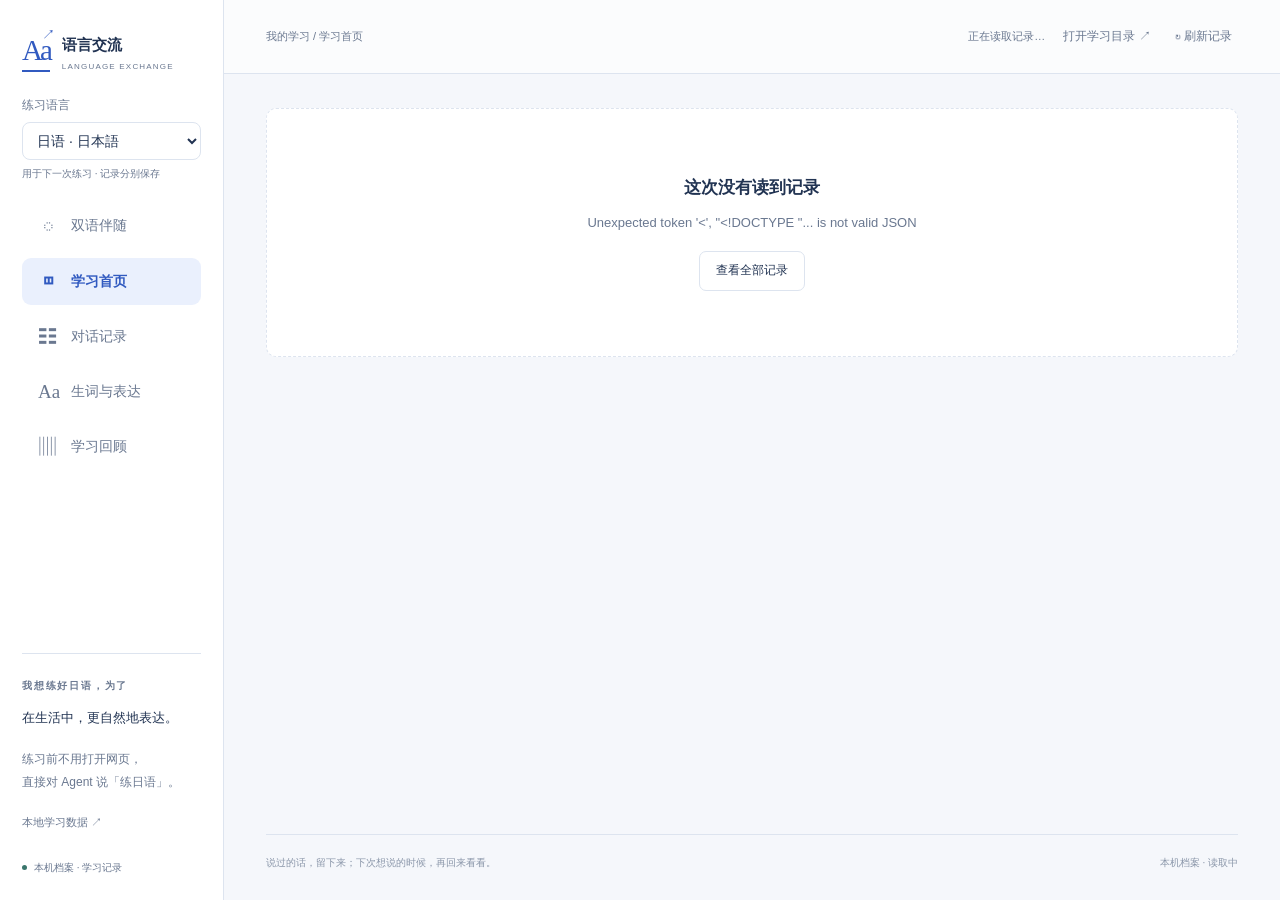
==== commit 6a4d69f9: "Rename coach display branding to Language Exchange" ====
--- a/languages/ja/runtime/assets/library/index.html
+++ b/languages/ja/runtime/assets/library/index.html
@@ -1,7 +1,7 @@
 <!doctype html>
-<html lang="zh-CN"><head><meta charset="utf-8"><meta name="viewport" content="width=device-width, initial-scale=1"><title>我的日语学习档案</title><link rel="icon" href="favicon.svg" type="image/svg+xml"><link rel="stylesheet" href="app.css"><link rel="stylesheet" href="live.css"><script src="/language.js" defer></script><script src="live.js" defer></script><script src="storage.js" defer></script><script src="app.js" defer></script></head>
+<html lang="zh-CN"><head><meta charset="utf-8"><meta name="viewport" content="width=device-width, initial-scale=1"><title>语言交流 · 日语</title><link rel="icon" href="favicon.svg" type="image/svg+xml"><link rel="stylesheet" href="app.css"><link rel="stylesheet" href="live.css"><script src="/language.js" defer></script><script src="live.js" defer></script><script src="storage.js" defer></script><script src="app.js" defer></script></head>
 <body><a class="skip" href="#content">跳到正文</a>
-<aside class="sidebar"><a class="brand" href="#overview"><span class="brand-mark" aria-hidden="true">Aa<span>↗</span></span><span>日语学习档案<small>MY SPEAKING JOURNAL</small></span></a><div class="language-picker"><label for="practice-language">练习语言</label><select id="practice-language" aria-describedby="language-note"><option value="en" >英语 · English</option><option value="ja" selected>日语 · 日本語</option></select><small id="language-note">用于下一次练习 · 记录分别保存</small><p id="language-error" role="status" hidden></p></div><nav aria-label="主要导航"><a href="#live" data-nav="live"><span aria-hidden="true">◌</span>双语伴随</a><a href="#overview" data-nav="overview"><span aria-hidden="true">◫</span>学习首页</a><a href="#sessions" data-nav="sessions"><span aria-hidden="true">☷</span>对话记录</a><a href="#terms" data-nav="terms"><span aria-hidden="true">Aa</span>生词与表达</a><a href="#stats" data-nav="stats"><span aria-hidden="true">▥</span>学习回顾</a></nav><div class="side-note"><span class="eyebrow">我想练好日语，为了</span><p id="goal">在生活中，更自然地表达。</p><span class="fine">练习前不用打开网页，<br>直接对 Agent 说「练日语」。</span></div><a class="storage-link" href="#storage" data-nav="storage">本地学习数据 ↗</a><div class="local-tag"><i></i>本机档案 · 学习记录</div></aside>
+<aside class="sidebar"><a class="brand" href="#overview"><span class="brand-mark" aria-hidden="true">Aa<span>↗</span></span><span>语言交流<small>LANGUAGE EXCHANGE</small></span></a><div class="language-picker"><label for="practice-language">练习语言</label><select id="practice-language" aria-describedby="language-note"><option value="en" >英语 · English</option><option value="ja" selected>日语 · 日本語</option></select><small id="language-note">用于下一次练习 · 记录分别保存</small><p id="language-error" role="status" hidden></p></div><nav aria-label="主要导航"><a href="#live" data-nav="live"><span aria-hidden="true">◌</span>双语伴随</a><a href="#overview" data-nav="overview"><span aria-hidden="true">◫</span>学习首页</a><a href="#sessions" data-nav="sessions"><span aria-hidden="true">☷</span>对话记录</a><a href="#terms" data-nav="terms"><span aria-hidden="true">Aa</span>生词与表达</a><a href="#stats" data-nav="stats"><span aria-hidden="true">▥</span>学习回顾</a></nav><div class="side-note"><span class="eyebrow">我想练好日语，为了</span><p id="goal">在生活中，更自然地表达。</p><span class="fine">练习前不用打开网页，<br>直接对 Agent 说「练日语」。</span></div><a class="storage-link" href="#storage" data-nav="storage">本地学习数据 ↗</a><div class="local-tag"><i></i>本机档案 · 学习记录</div></aside>
 <div class="workspace"><header class="topbar"><span id="breadcrumb">我的学习 / 学习首页</span><div><span class="sync" id="sync">正在读取记录…</span><button class="quiet folder-shortcut" data-open-folder type="button">打开学习目录 ↗</button><button class="quiet" id="refresh" type="button">↻ 刷新记录</button></div></header><section id="review-notice" class="review-notice" aria-label="本次与最近复盘" hidden></section><main id="content" tabindex="-1" aria-busy="true"><div class="empty">正在打开你的学习档案…</div></main><footer>说过的话，留下来；下次想说的时候，再回来看看。<span>本机档案 · <span id="revision">读取中</span></span></footer></div>
 <dialog id="term-dialog" aria-labelledby="dialog-title"><div class="dialog-tools"><span class="eyebrow">我的表达卡片</span><button class="icon-button" id="close-dialog" aria-label="关闭表达详情">×</button></div><div id="dialog-content"></div></dialog><div role="status" id="toast" class="toast" hidden></div>
 </body></html>
